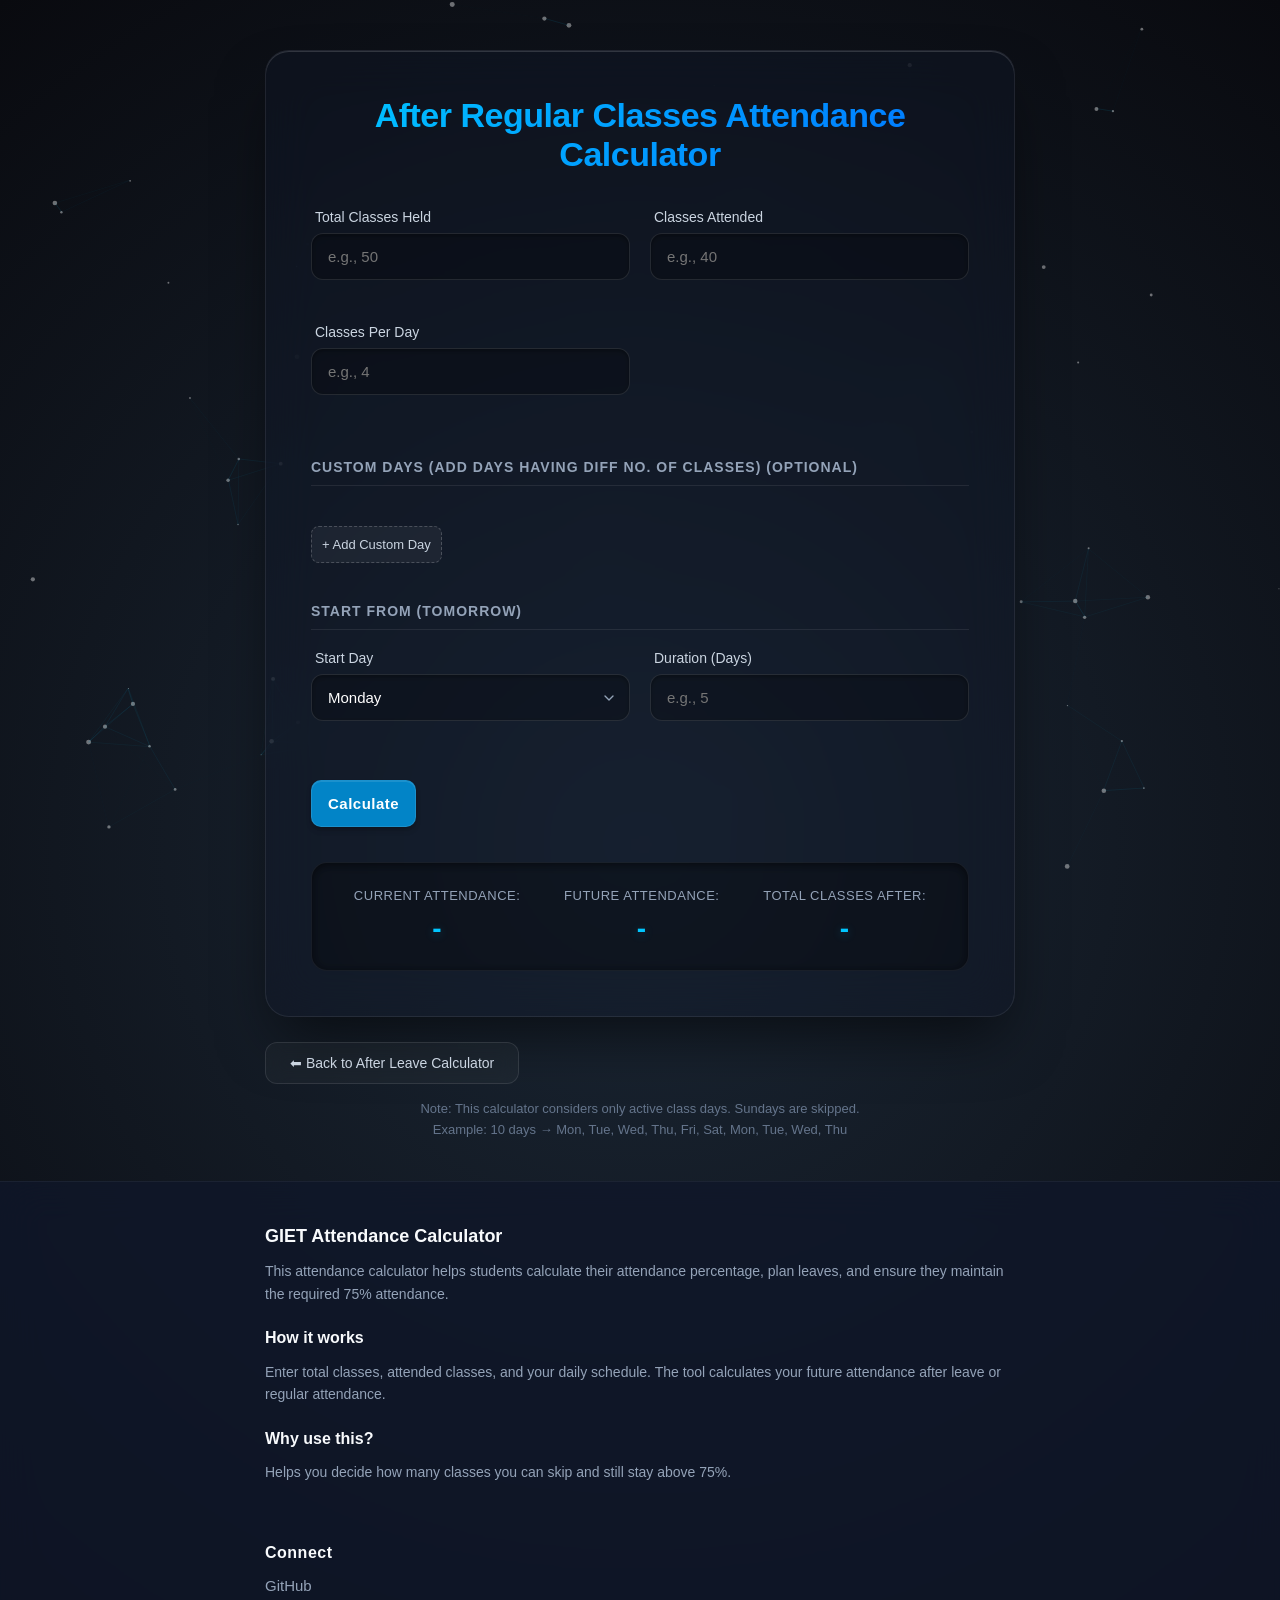
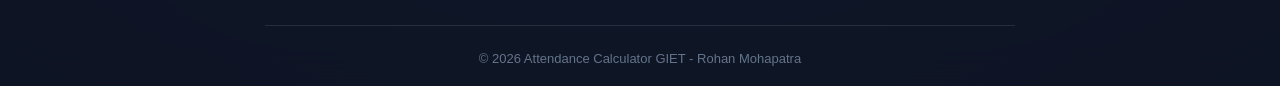
==== future.html @ a3dc6ecb "new commit" ====
<!DOCTYPE html>
<html lang="en">

<head>
    <meta charset="UTF-8">
    <meta name="viewport" content="width=device-width, initial-scale=1.0">
    <meta http-equiv="Content-Security-Policy"
        content="default-src 'self'; style-src 'self' 'unsafe-inline' https://fonts.googleapis.com; font-src 'self' https://fonts.gstatic.com; img-src 'self' data:; connect-src 'none';">
    <title>GIET Attendance Calculator – Calculate Attendance & Plan Leaves</title>
    <meta name="description" content="Free GIET Attendance Calculator to check your attendance percentage, plan leaves, and maintain 75% attendance easily.">
    <meta name="keywords" content="GIET attendance calculator, attendance calculator, college attendance calculator, 75 percent attendance, bunk calculator">
    <meta name="author" content="Rohan Mohapatra">
    <meta name="robots" content="index, follow">
    <link rel="icon" href="favicon.ico">
    <!-- Open Graph -->
    <meta property="og:title" content="GIET Attendance Calculator">
    <meta property="og:description" content="Calculate attendance, plan leaves, and maintain 75% easily.">
    <meta property="og:type" content="website">
    <meta property="og:url" content="https://yourdomain.com">
    <link rel="stylesheet" href="style.css">
    <link href="https://fonts.googleapis.com/css2?family=Inter:wght@400;500;600;700&display=swap" rel="stylesheet">
</head>

<body>
    <div class="main-wrapper">
        <div class="container">
            <h1>After Regular Classes Attendance Calculator</h1>

            <form class="form" id="calcForm" onsubmit="return false;">
                <div class="input-group">
                    <label for="totalClasses">Total Classes Held</label>
                    <input type="number" id="totalClasses" placeholder="e.g., 50" min="1" step="1" required>
                    <span class="error" id="err-totalClasses"></span>
                </div>

                <div class="input-group">
                    <label for="attendedClasses">Classes Attended</label>
                    <input type="number" id="attendedClasses" placeholder="e.g., 40" min="0" step="1" required>
                    <span class="error" id="err-attendedClasses"></span>
                </div>

                <div class="input-group">
                    <label for="defaultPerDay">Classes Per Day</label>
                    <input type="number" id="defaultPerDay" placeholder="e.g., 4" min="0" max="20" step="1" required>
                    <span class="error" id="err-defaultPerDay"></span>
                </div>

                <div class="input-group hidden-desktop"></div>

                <h3 style="grid-column: 1 / -1;">Custom Days (add days having diff no. of classes) (Optional)</h3>

                <div id="customDaysList" style="grid-column: 1 / -1; display: flex; flex-direction: column; gap: 15px;">
                    <!-- Dynamic rows will be injected here -->
                </div>

                <div class="button-group" style="grid-column: 1 / -1; margin-top: 0;">
                    <button type="button" id="btnAddCustomDay" class="btn-secondary">+ Add Custom Day</button>
                </div>

                <h3>Start From (Tomorrow)</h3>

                <div class="input-group">
                    <label for="startDay">Start Day</label>
                    <select id="startDay">
                        <option value="0">Monday</option>
                        <option value="1">Tuesday</option>
                        <option value="2">Wednesday</option>
                        <option value="3">Thursday</option>
                        <option value="4">Friday</option>
                        <option value="5">Saturday</option>
                        <option value="6">Sunday</option>
                    </select>
                </div>

                <div class="input-group">
                    <label for="studyDays">Duration (Days)</label>
                    <input type="number" id="studyDays" placeholder="e.g., 5" min="1" max="100" step="1" required>
                    <span class="error" id="err-studyDays"></span>
                </div>

                <div class="button-group">
                    <button type="submit" id="btnCalculate">Calculate</button>
                    <span class="error text-center" id="err-global"></span>
                </div>
            </form>

            <div class="result">
                <p>Current Attendance: <span id="current">-</span></p>
                <p>Future Attendance: <span id="future">-</span></p>
                <p>Total Classes After: <span id="totalFuture">-</span></p>
            </div>
        </div>

        <div class="bottom-nav left">
            <button id="btnNavBack">⬅ Back to After Leave Calculator</button>
        </div>

        <p class="note">
            Note: This calculator considers only active class days. Sundays are skipped.<br>
            Example: 10 days → Mon, Tue, Wed, Thu, Fri, Sat, Mon, Tue, Wed, Thu
        </p>
    </div>

    <footer class="footer">
        <div style="max-width:750px; margin: 0 auto 40px auto; color:#94a3b8; font-size:14px; line-height:1.6; width: min(100%, 750px); text-align: left;">
            <h2 style="color: #f8fafc; font-size: 18px; margin-bottom: 10px;">GIET Attendance Calculator</h2>
            <p style="margin-bottom: 20px;">
                This attendance calculator helps students calculate their attendance percentage,
                plan leaves, and ensure they maintain the required 75% attendance.
            </p>

            <h3 style="color: #f8fafc; font-size: 16px; margin-bottom: 10px; border-bottom: none; letter-spacing: normal; text-transform: none; padding-bottom: 0;">How it works</h3>
            <p style="margin-bottom: 20px;">
                Enter total classes, attended classes, and your daily schedule. The tool calculates
                your future attendance after leave or regular attendance.
            </p>

            <h3 style="color: #f8fafc; font-size: 16px; margin-bottom: 10px; border-bottom: none; letter-spacing: normal; text-transform: none; padding-bottom: 0;">Why use this?</h3>
            <p style="margin-bottom: 20px;">
                Helps you decide how many classes you can skip and still stay above 75%.
            </p>
        </div>

        <div class="footer-content">
            <div class="footer-section">
                <h4>Connect</h4>
                <ul>
                    <li><a href="https://github.com/rohan17-04" target="_blank" rel="noopener noreferrer">GitHub</a>
                    </li>
                </ul>
            </div>
        </div>
        <div class="footer-bottom">
            <p>&copy; 2026 Attendance Calculator GIET - Rohan Mohapatra</p>
        </div>
    </footer>

    <script src="future.js"></script>
    <script src="particles.js"></script>
</body>

</html>
---- style.css ----
@import url('https://fonts.googleapis.com/css2?family=Outfit:wght@300;400;500;600;700&display=swap');

* {
    margin: 0;
    padding: 0;
    box-sizing: border-box;
    font-family: 'Outfit', sans-serif;
}

body {
    min-height: 100vh;
    background: radial-gradient(circle at center, #1b2735 0%, #090a0f 100%);
    color: #e2e8f0;
    display: flex;
    flex-direction: column;
}

.main-wrapper {
    flex: 1;
    display: flex;
    flex-direction: column;
    align-items: center;
    justify-content: center;
    width: 100%;
    padding: 50px 20px 20px 20px;
    z-index: 10;
}

/* PREMIUM CONTAINER */
.container {
    width: min(100%, 750px);
    background: rgba(15, 23, 42, 0.4);
    backdrop-filter: blur(24px);
    -webkit-backdrop-filter: blur(24px);
    border: 1px solid rgba(255, 255, 255, 0.08);
    border-radius: 24px;
    padding: 45px;
    box-shadow: 0 30px 60px -15px rgba(0, 0, 0, 0.6), inset 0 1px 0 rgba(255, 255, 255, 0.15);
    text-align: center;
    animation: slideUp 0.6s cubic-bezier(0.16, 1, 0.3, 1);
}

@keyframes slideUp {
    from { opacity: 0; transform: translateY(30px); }
    to { opacity: 1; transform: translateY(0); }
}

h1 {
    font-size: 34px;
    font-weight: 700;
    margin-bottom: 35px;
    background: linear-gradient(135deg, #00c6ff 0%, #0072ff 100%);
    -webkit-background-clip: text;
    background-clip: text;
    -webkit-text-fill-color: transparent;
    letter-spacing: -0.5px;
}

h3 {
    grid-column: 1 / -1;
    margin-top: 20px;
    font-size: 14px;
    font-weight: 600;
    color: #94a3b8;
    text-transform: uppercase;
    letter-spacing: 1px;
    border-bottom: 1px solid rgba(255,255,255,0.08);
    padding-bottom: 10px;
}

/* FORM GRID */
.form {
    display: grid;
    grid-template-columns: 1fr 1fr;
    gap: 20px;
    text-align: left;
}

/* INPUT GROUPS */
.input-group {
    display: flex;
    flex-direction: column;
    gap: 8px;
}

.input-group label {
    font-size: 14px;
    font-weight: 500;
    color: #cbd5e1;
    margin-left: 4px;
}

/* HIGH-END INPUTS */
.form input,
.form select {
    width: 100%;
    padding: 14px 16px;
    background: rgba(0, 0, 0, 0.25);
    border: 1px solid rgba(255, 255, 255, 0.1);
    border-radius: 12px;
    color: #fff;
    font-size: 15px;
    outline: none;
    transition: all 0.3s ease;
    box-shadow: inset 0 2px 4px rgba(0, 0, 0, 0.3);
}

.form input:focus,
.form select:focus {
    border-color: #00c6ff;
    background: rgba(0, 0, 0, 0.4);
    box-shadow: 0 0 0 4px rgba(0, 198, 255, 0.15), inset 0 2px 4px rgba(0, 0, 0, 0.3);
}

.form select {
    cursor: pointer;
    appearance: none;
    background-image: url("data:image/svg+xml,%3Csvg xmlns='http://www.w3.org/2000/svg' width='24' height='24' viewBox='0 0 24 24' fill='none' stroke='%2394a3b8' stroke-width='2' stroke-linecap='round' stroke-linejoin='round'%3E%3Cpolyline points='6 9 12 15 18 9'%3E%3C/polyline%3E%3C/svg%3E");
    background-repeat: no-repeat;
    background-position: right 12px center;
    background-size: 16px;
}

.form select option {
    background: #0f172a;
    color: #fff;
}

/* SECONDARY BUTTON */
.btn-secondary {
    padding: 10px;
    background: rgba(255, 255, 255, 0.05);
    border: 1px dashed rgba(255, 255, 255, 0.2);
    border-radius: 8px;
    color: #cbd5e1;
    font-size: 13px;
    font-weight: 500;
    cursor: pointer;
    transition: 0.2s;
}
.btn-secondary:hover {
    background: rgba(255, 255, 255, 0.1);
    color: #fff;
    border-color: rgba(255, 255, 255, 0.4);
}

/* DYNAMIC ROWS */
.custom-day-row {
    display: grid;
    grid-template-columns: 1fr 1fr auto;
    gap: 15px;
    align-items: start;
    border-left: 2px solid #00c6ff;
    padding-left: 10px;
    background: rgba(0, 0, 0, 0.1);
    border-radius: 0 8px 8px 0;
    padding-top: 10px;
    padding-right: 10px;
    padding-bottom: 5px;
}

.btn-remove {
    margin-top: 24px;
    padding: 12px 14px;
    background: rgba(247, 85, 85, 0.1);
    color: #f75555;
    border: 1px solid rgba(247, 85, 85, 0.2);
    border-radius: 8px;
    cursor: pointer;
    font-weight: bold;
    transition: 0.2s;
}

.btn-remove:hover {
    background: rgba(247, 85, 85, 0.2);
}

/* BUTTONS */
#btnCalculate {
    grid-column: 1 / -1;
    margin-top: 15px;
    padding: 14px 16px;
    background: #0284c7; /* Professional modern blue */
    border: 1px solid rgba(255, 255, 255, 0.1);
    border-radius: 10px;
    color: white;
    font-size: 15px;
    font-weight: 600;
    letter-spacing: 0.5px;
    cursor: pointer;
    box-shadow: 0 4px 6px -1px rgba(0, 0, 0, 0.2), 0 2px 4px -2px rgba(0, 0, 0, 0.2), inset 0 1px 0 rgba(255, 255, 255, 0.1);
    transition: all 0.2s ease;
}

#btnCalculate:hover:not(:disabled) {
    background: #0369a1;
    transform: translateY(-1px);
    box-shadow: 0 6px 8px -1px rgba(0, 0, 0, 0.3), 0 4px 6px -2px rgba(0, 0, 0, 0.2), inset 0 1px 0 rgba(255, 255, 255, 0.1);
}

#btnCalculate:active:not(:disabled) {
    transform: translateY(1px);
    box-shadow: inset 0 2px 4px rgba(0,0,0,0.3);
}

#btnCalculate:disabled {
    background: #334155;
    color: #94a3b8;
    border-color: transparent;
    box-shadow: none;
    opacity: 0.7;
    cursor: not-allowed;
}

/* RESULTS DASHBOARD */
.result {
    margin-top: 35px;
    display: flex;
    justify-content: space-around;
    background: rgba(0, 0, 0, 0.3);
    padding: 25px 20px;
    border-radius: 16px;
    border: 1px solid rgba(255, 255, 255, 0.05);
    box-shadow: inset 0 2px 10px rgba(0, 0, 0, 0.5);
}

.result p {
    display: flex;
    flex-direction: column;
    align-items: center;
    gap: 10px;
    color: #94a3b8;
    font-size: 13px;
    font-weight: 500;
    text-transform: uppercase;
    letter-spacing: 0.5px;
}

.result span {
    color: #00c6ff;
    font-size: 28px;
    font-weight: 700;
    text-transform: none;
    text-shadow: 0 2px 10px rgba(0, 198, 255, 0.3);
}

/* ERRORS */
.error {
    color: #f75555;
    font-size: 12px;
    min-height: 16px;
    margin-left: 4px;
    opacity: 0;
    transition: 0.2s;
}

.error.visible {
    opacity: 1;
}

.input-error {
    border-color: #f75555 !important;
    background: rgba(247, 85, 85, 0.08) !important;
    box-shadow: 0 0 0 4px rgba(247, 85, 85, 0.1) !important;
}

/* NOTE */
.note {
    margin-top: 0;
    padding-bottom: 20px;
    font-size: 13px;
    color: #64748b;
    text-align: center;
    width: min(100%, 750px);
    line-height: 1.6;
    z-index: 10;
}

/* SECONDARY NAVIGATION */
.bottom-nav {
    width: min(100%, 750px);
    display: flex;
    justify-content: flex-end;
    margin-top: 25px;
    margin-bottom: 15px;
}

.bottom-nav.left {
    justify-content: flex-start;
}

.bottom-nav button {
    padding: 12px 24px;
    border: 1px solid rgba(255, 255, 255, 0.1);
    border-radius: 12px;
    background: rgba(255, 255, 255, 0.03);
    color: #cbd5e1;
    font-size: 14px;
    font-weight: 500;
    cursor: pointer;
    transition: 0.3s;
    backdrop-filter: blur(10px);
}

.bottom-nav button:hover {
    background: rgba(255, 255, 255, 0.1);
    color: #fff;
    border-color: rgba(255, 255, 255, 0.2);
    transform: translateY(-2px);
}

/* PREMIUM FOOTER */
.footer {
    width: 100%;
    margin-top: auto;
    background: rgba(15, 23, 42, 0.8);
    backdrop-filter: blur(20px);
    border-top: 1px solid rgba(255, 255, 255, 0.05);
    padding: 40px 20px 20px;
    display: flex;
    flex-direction: column;
    align-items: center;
    z-index: 10;
}

.footer-content {
    width: min(100%, 750px);
    margin-bottom: 30px;
}

.footer-section h4 {
    color: #f8fafc;
    font-size: 16px;
    margin-bottom: 15px;
    font-weight: 600;
    letter-spacing: 0.5px;
}

.footer-section ul {
    list-style: none;
}

.footer-section ul li a {
    color: #94a3b8;
    text-decoration: none;
    font-size: 15px;
    transition: 0.2s;
}

.footer-section ul li a:hover {
    color: #00c6ff;
    text-shadow: 0 0 8px rgba(0, 198, 255, 0.4);
}

.footer-bottom {
    width: min(100%, 750px);
    border-top: 1px solid rgba(255, 255, 255, 0.1);
    padding-top: 25px;
    text-align: center;
}

.footer-bottom p {
    color: #64748b;
    font-size: 13px;
}

.hidden-desktop {
    display: none !important;
}

/* RESPONSIVE */
@media (max-width: 650px) {
    .form {
        grid-template-columns: 1fr;
    }
    .custom-day-row {
        grid-template-columns: 1fr auto;
    }
    .custom-day-row .input-group:first-child {
        grid-column: 1 / -1;
    }
    .result {
        flex-direction: column;
        gap: 20px;
        align-items: stretch;
    }
    .result p {
        flex-direction: row;
        justify-content: space-between;
    }
    h1 {
        font-size: 28px;
    }
}
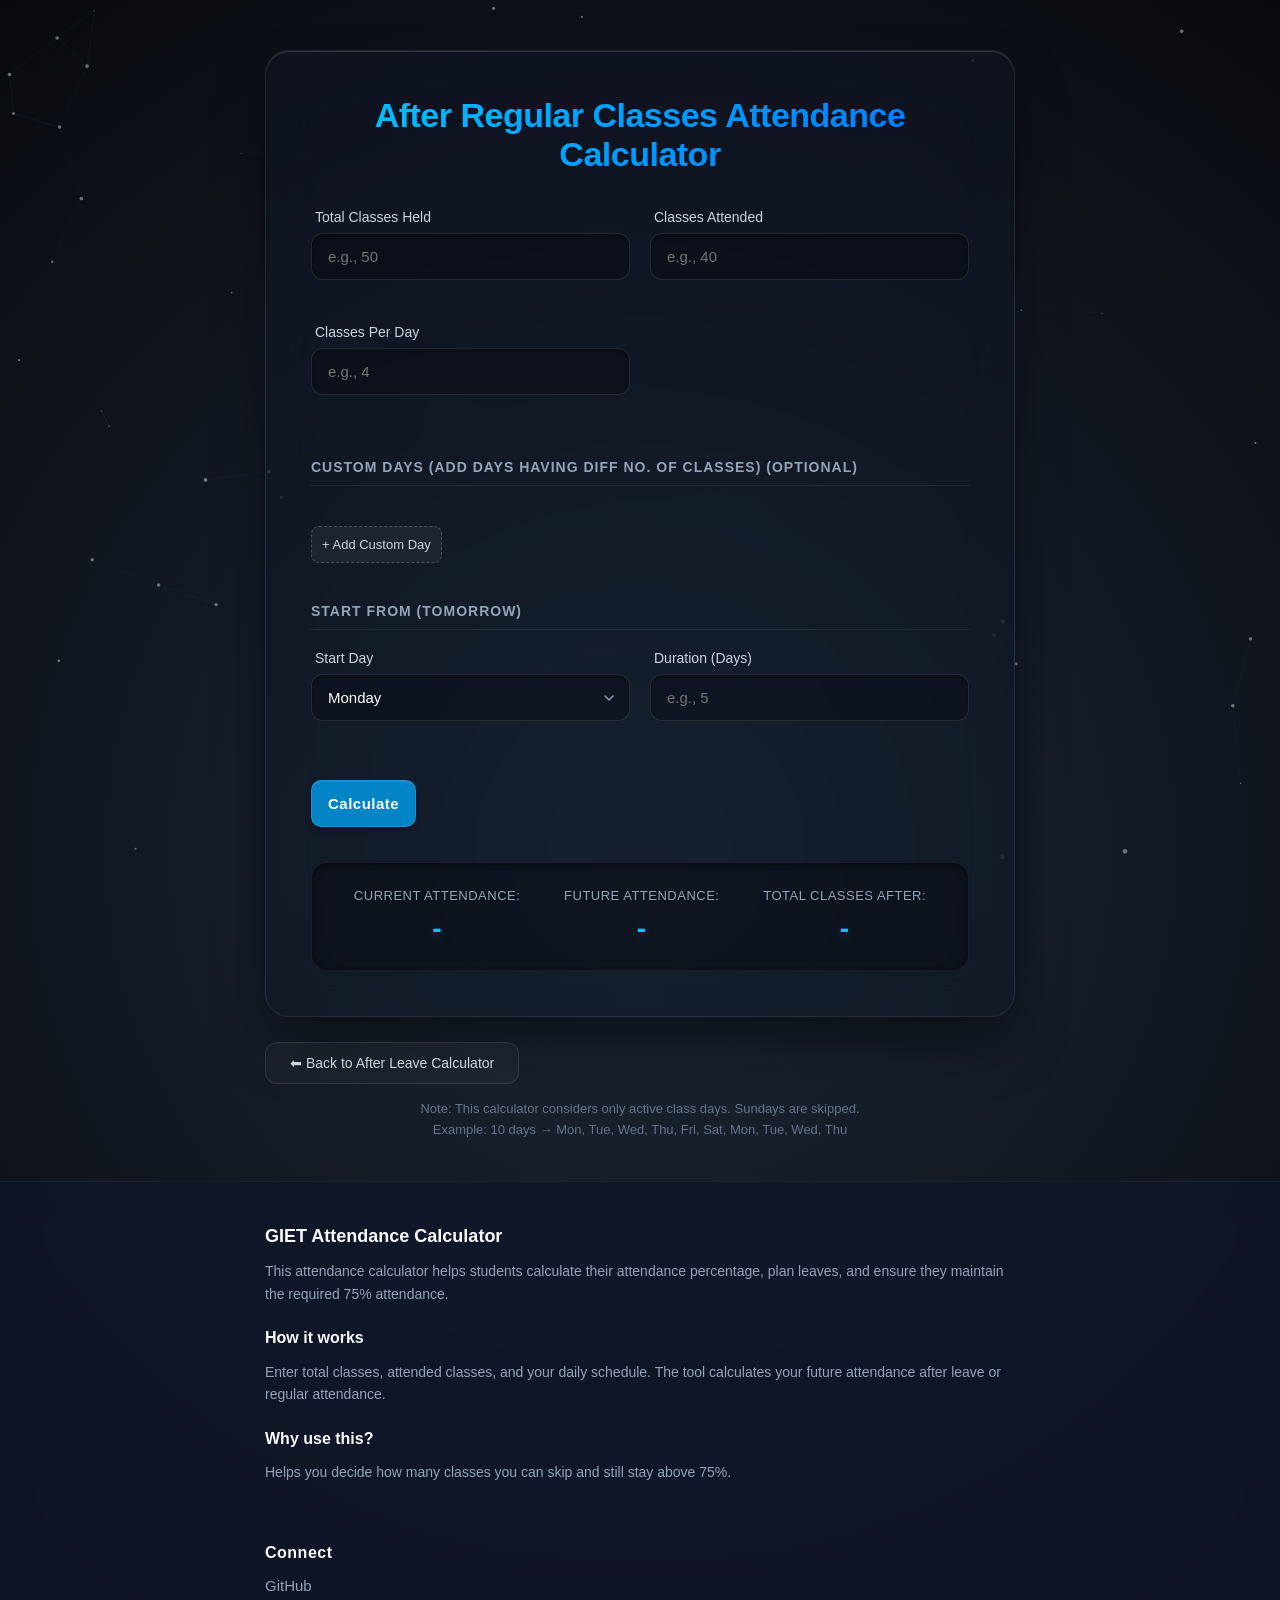
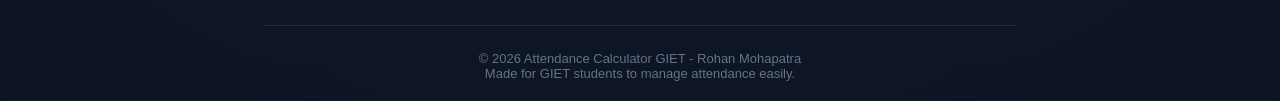
==== commit 693382d2: "new commit 2" ====
--- a/future.html
+++ b/future.html
@@ -132,6 +132,7 @@
         </div>
         <div class="footer-bottom">
             <p>&copy; 2026 Attendance Calculator GIET - Rohan Mohapatra</p>
+            <p>Made for GIET students to manage attendance easily.</p>
         </div>
     </footer>
 
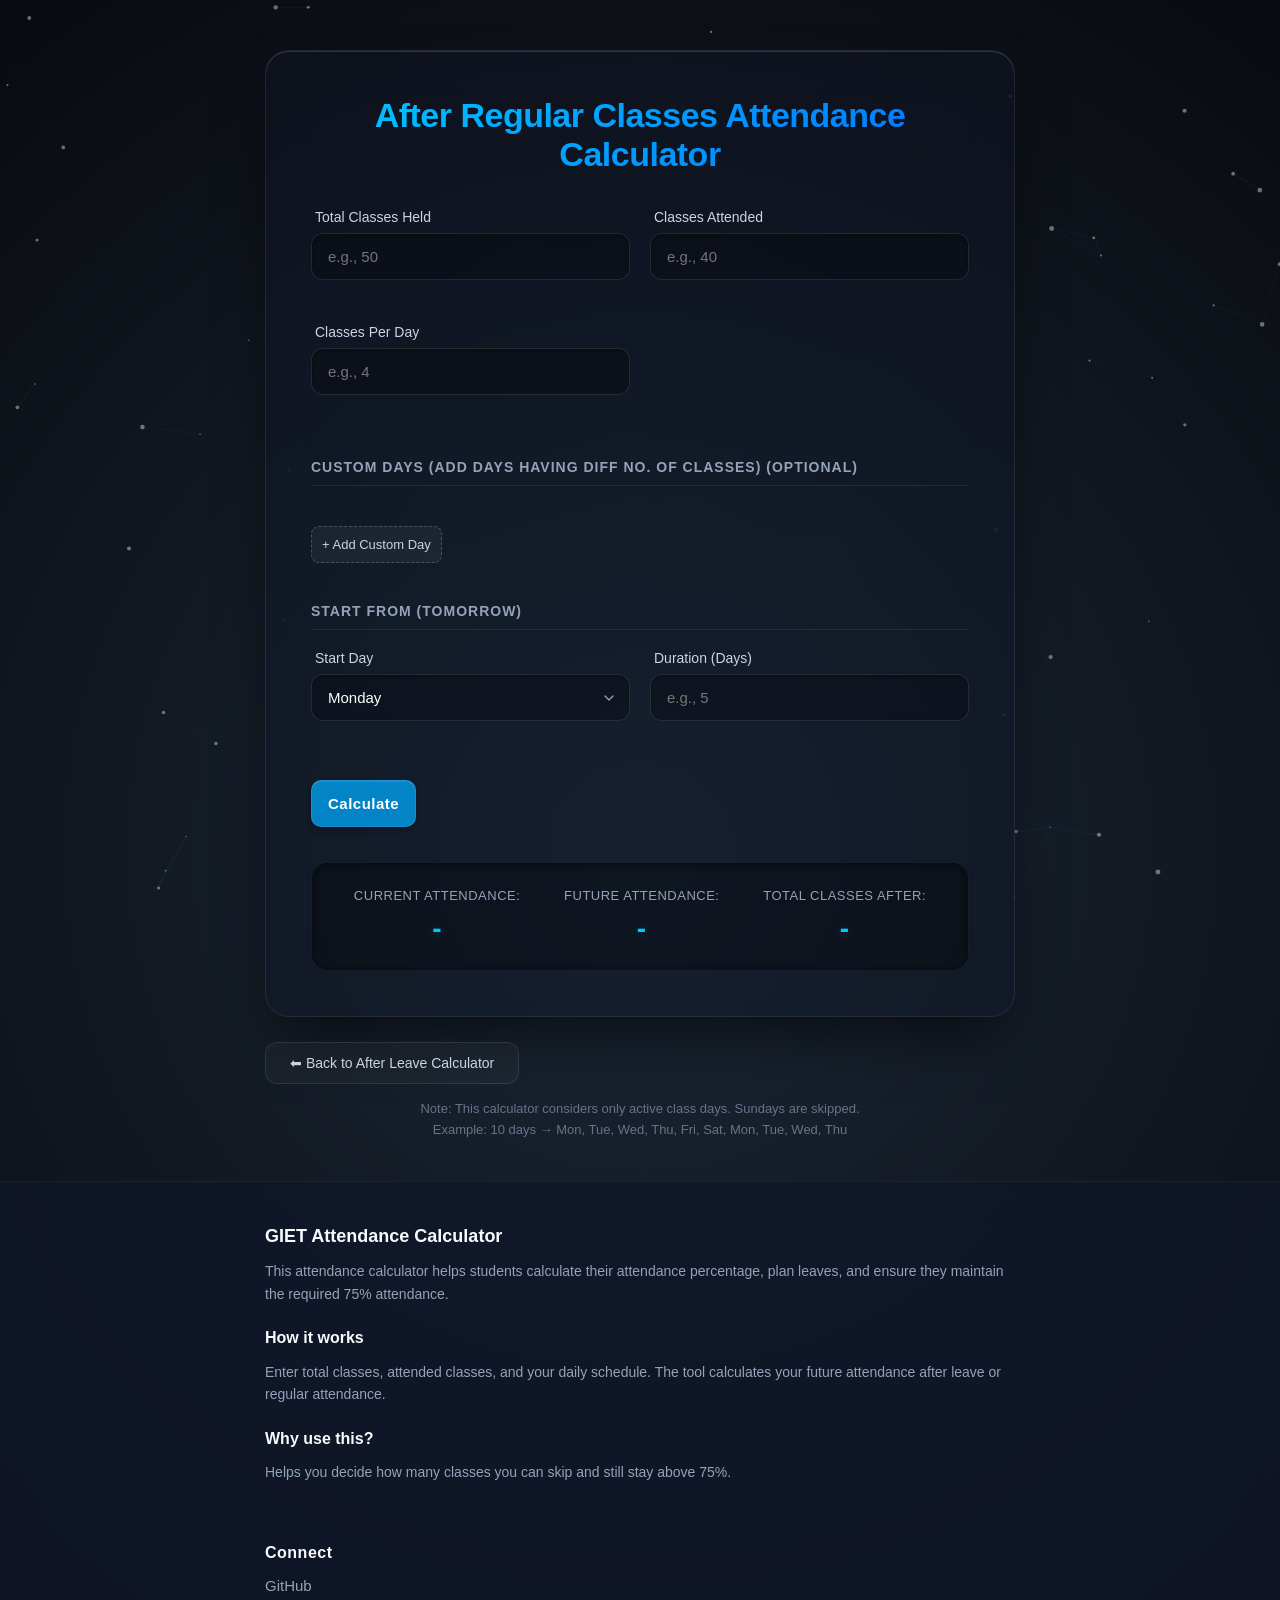
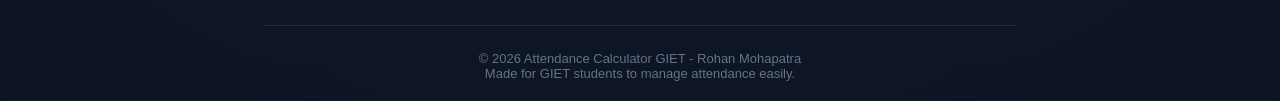
==== commit 31077621: "new" ====
--- a/future.html
+++ b/future.html
@@ -7,11 +7,13 @@
     <meta http-equiv="Content-Security-Policy"
         content="default-src 'self'; style-src 'self' 'unsafe-inline' https://fonts.googleapis.com; font-src 'self' https://fonts.gstatic.com; img-src 'self' data:; connect-src 'none';">
     <title>GIET Attendance Calculator – Calculate Attendance & Plan Leaves</title>
-    <meta name="description" content="Free GIET Attendance Calculator to check your attendance percentage, plan leaves, and maintain 75% attendance easily.">
-    <meta name="keywords" content="GIET attendance calculator, attendance calculator, college attendance calculator, 75 percent attendance, bunk calculator">
+    <meta name="description"
+        content="Free GIET Attendance Calculator to check your attendance percentage, plan leaves, and maintain 75% attendance easily.">
+    <meta name="keywords"
+        content="GIET attendance calculator, attendance calculator, college attendance calculator, 75 percent attendance, bunk calculator">
     <meta name="author" content="Rohan Mohapatra">
     <meta name="robots" content="index, follow">
-    <link rel="icon" href="favicon.ico">
+    <link rel="icon" type="image/x-icon" href="favicon.ico?v=2">
     <!-- Open Graph -->
     <meta property="og:title" content="GIET Attendance Calculator">
     <meta property="og:description" content="Calculate attendance, plan leaves, and maintain 75% easily.">
@@ -102,20 +104,25 @@
     </div>
 
     <footer class="footer">
-        <div style="max-width:750px; margin: 0 auto 40px auto; color:#94a3b8; font-size:14px; line-height:1.6; width: min(100%, 750px); text-align: left;">
+        <div
+            style="max-width:750px; margin: 0 auto 40px auto; color:#94a3b8; font-size:14px; line-height:1.6; width: min(100%, 750px); text-align: left;">
             <h2 style="color: #f8fafc; font-size: 18px; margin-bottom: 10px;">GIET Attendance Calculator</h2>
             <p style="margin-bottom: 20px;">
                 This attendance calculator helps students calculate their attendance percentage,
                 plan leaves, and ensure they maintain the required 75% attendance.
             </p>
 
-            <h3 style="color: #f8fafc; font-size: 16px; margin-bottom: 10px; border-bottom: none; letter-spacing: normal; text-transform: none; padding-bottom: 0;">How it works</h3>
+            <h3
+                style="color: #f8fafc; font-size: 16px; margin-bottom: 10px; border-bottom: none; letter-spacing: normal; text-transform: none; padding-bottom: 0;">
+                How it works</h3>
             <p style="margin-bottom: 20px;">
                 Enter total classes, attended classes, and your daily schedule. The tool calculates
                 your future attendance after leave or regular attendance.
             </p>
 
-            <h3 style="color: #f8fafc; font-size: 16px; margin-bottom: 10px; border-bottom: none; letter-spacing: normal; text-transform: none; padding-bottom: 0;">Why use this?</h3>
+            <h3
+                style="color: #f8fafc; font-size: 16px; margin-bottom: 10px; border-bottom: none; letter-spacing: normal; text-transform: none; padding-bottom: 0;">
+                Why use this?</h3>
             <p style="margin-bottom: 20px;">
                 Helps you decide how many classes you can skip and still stay above 75%.
             </p>
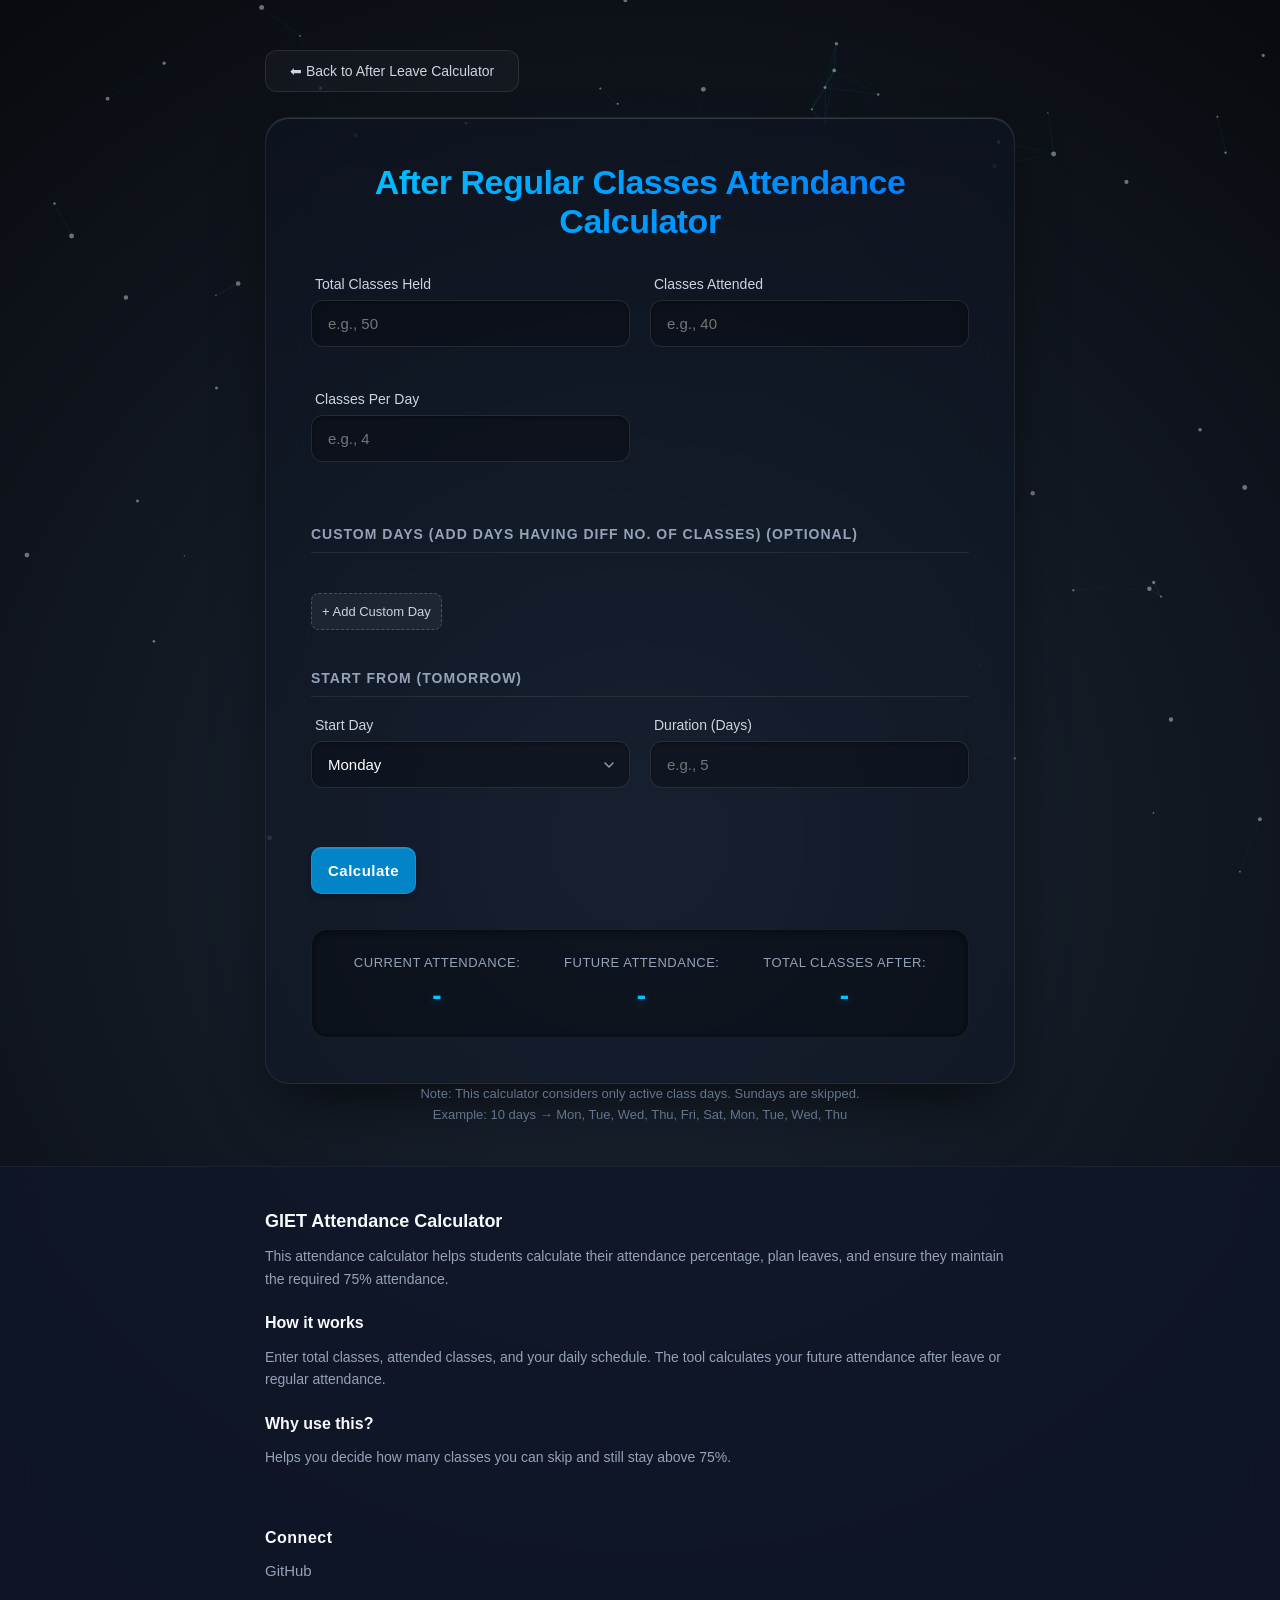
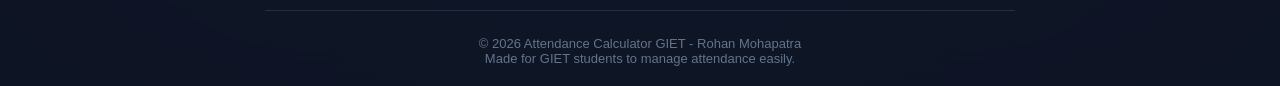
==== commit 45fa6c72: "changed the next page button place" ====
--- a/future.html
+++ b/future.html
@@ -18,13 +18,16 @@
     <meta property="og:title" content="GIET Attendance Calculator">
     <meta property="og:description" content="Calculate attendance, plan leaves, and maintain 75% easily.">
     <meta property="og:type" content="website">
-    <meta property="og:url" content="https://yourdomain.com">
+    <meta property="og:url" content="https://giet-attendance-calculator-theta.vercel.app/">
     <link rel="stylesheet" href="style.css">
     <link href="https://fonts.googleapis.com/css2?family=Inter:wght@400;500;600;700&display=swap" rel="stylesheet">
 </head>
 
 <body>
     <div class="main-wrapper">
+        <div class="top-nav left">
+            <button id="btnNavBack">⬅ Back to After Leave Calculator</button>
+        </div>
         <div class="container">
             <h1>After Regular Classes Attendance Calculator</h1>
 
@@ -93,10 +96,6 @@
             </div>
         </div>
 
-        <div class="bottom-nav left">
-            <button id="btnNavBack">⬅ Back to After Leave Calculator</button>
-        </div>
-
         <p class="note">
             Note: This calculator considers only active class days. Sundays are skipped.<br>
             Example: 10 days → Mon, Tue, Wed, Thu, Fri, Sat, Mon, Tue, Wed, Thu
--- a/style.css
+++ b/style.css
@@ -277,19 +277,18 @@
 }
 
 /* SECONDARY NAVIGATION */
-.bottom-nav {
+.top-nav {
     width: min(100%, 750px);
     display: flex;
     justify-content: flex-end;
-    margin-top: 25px;
-    margin-bottom: 15px;
-}
-
-.bottom-nav.left {
+    margin-bottom: 25px;
+}
+
+.top-nav.left {
     justify-content: flex-start;
 }
 
-.bottom-nav button {
+.top-nav button {
     padding: 12px 24px;
     border: 1px solid rgba(255, 255, 255, 0.1);
     border-radius: 12px;
@@ -302,7 +301,7 @@
     backdrop-filter: blur(10px);
 }
 
-.bottom-nav button:hover {
+.top-nav button:hover {
     background: rgba(255, 255, 255, 0.1);
     color: #fff;
     border-color: rgba(255, 255, 255, 0.2);
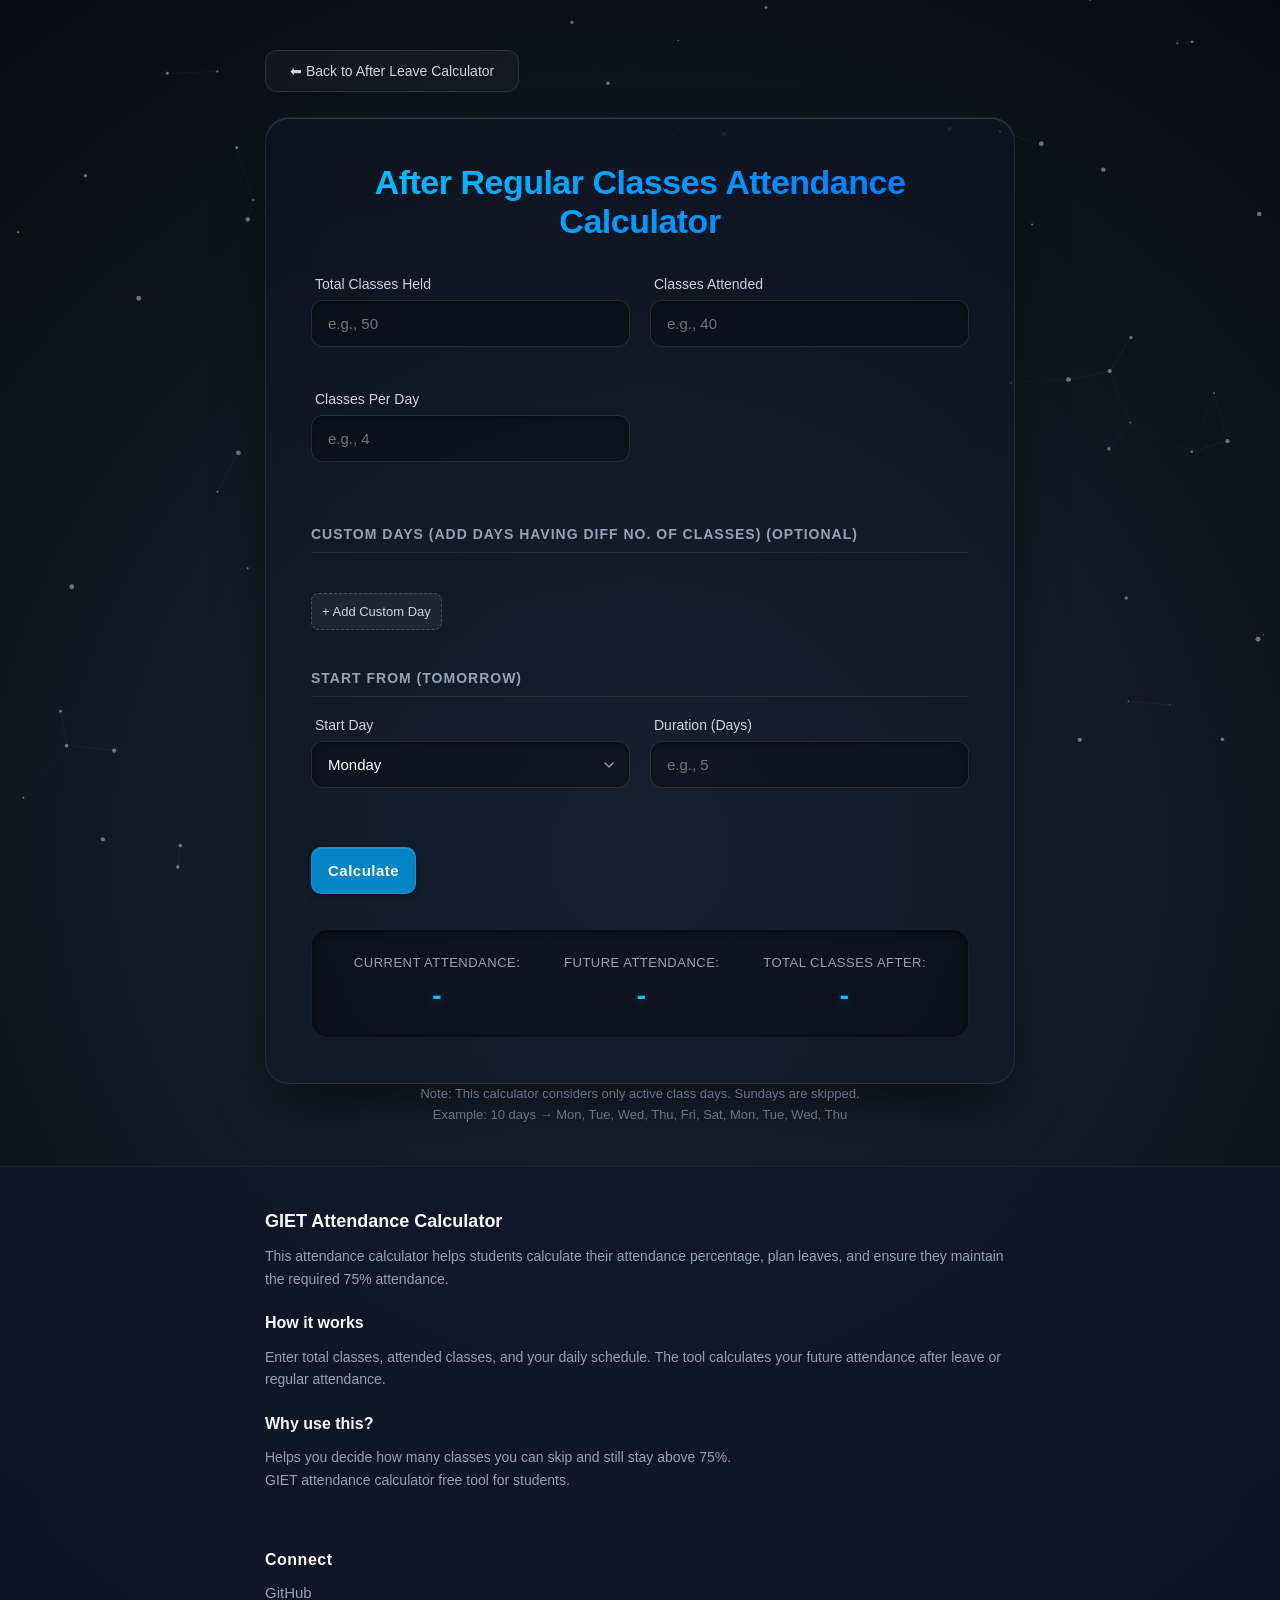
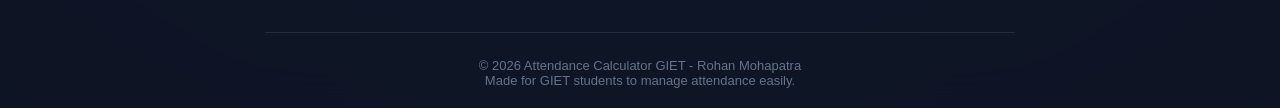
==== commit dec4b79f: "added a line in footer" ====
--- a/future.html
+++ b/future.html
@@ -123,7 +123,8 @@
                 style="color: #f8fafc; font-size: 16px; margin-bottom: 10px; border-bottom: none; letter-spacing: normal; text-transform: none; padding-bottom: 0;">
                 Why use this?</h3>
             <p style="margin-bottom: 20px;">
-                Helps you decide how many classes you can skip and still stay above 75%.
+                Helps you decide how many classes you can skip and still stay above 75%.<br>
+                GIET attendance calculator free tool for students.
             </p>
         </div>
 
